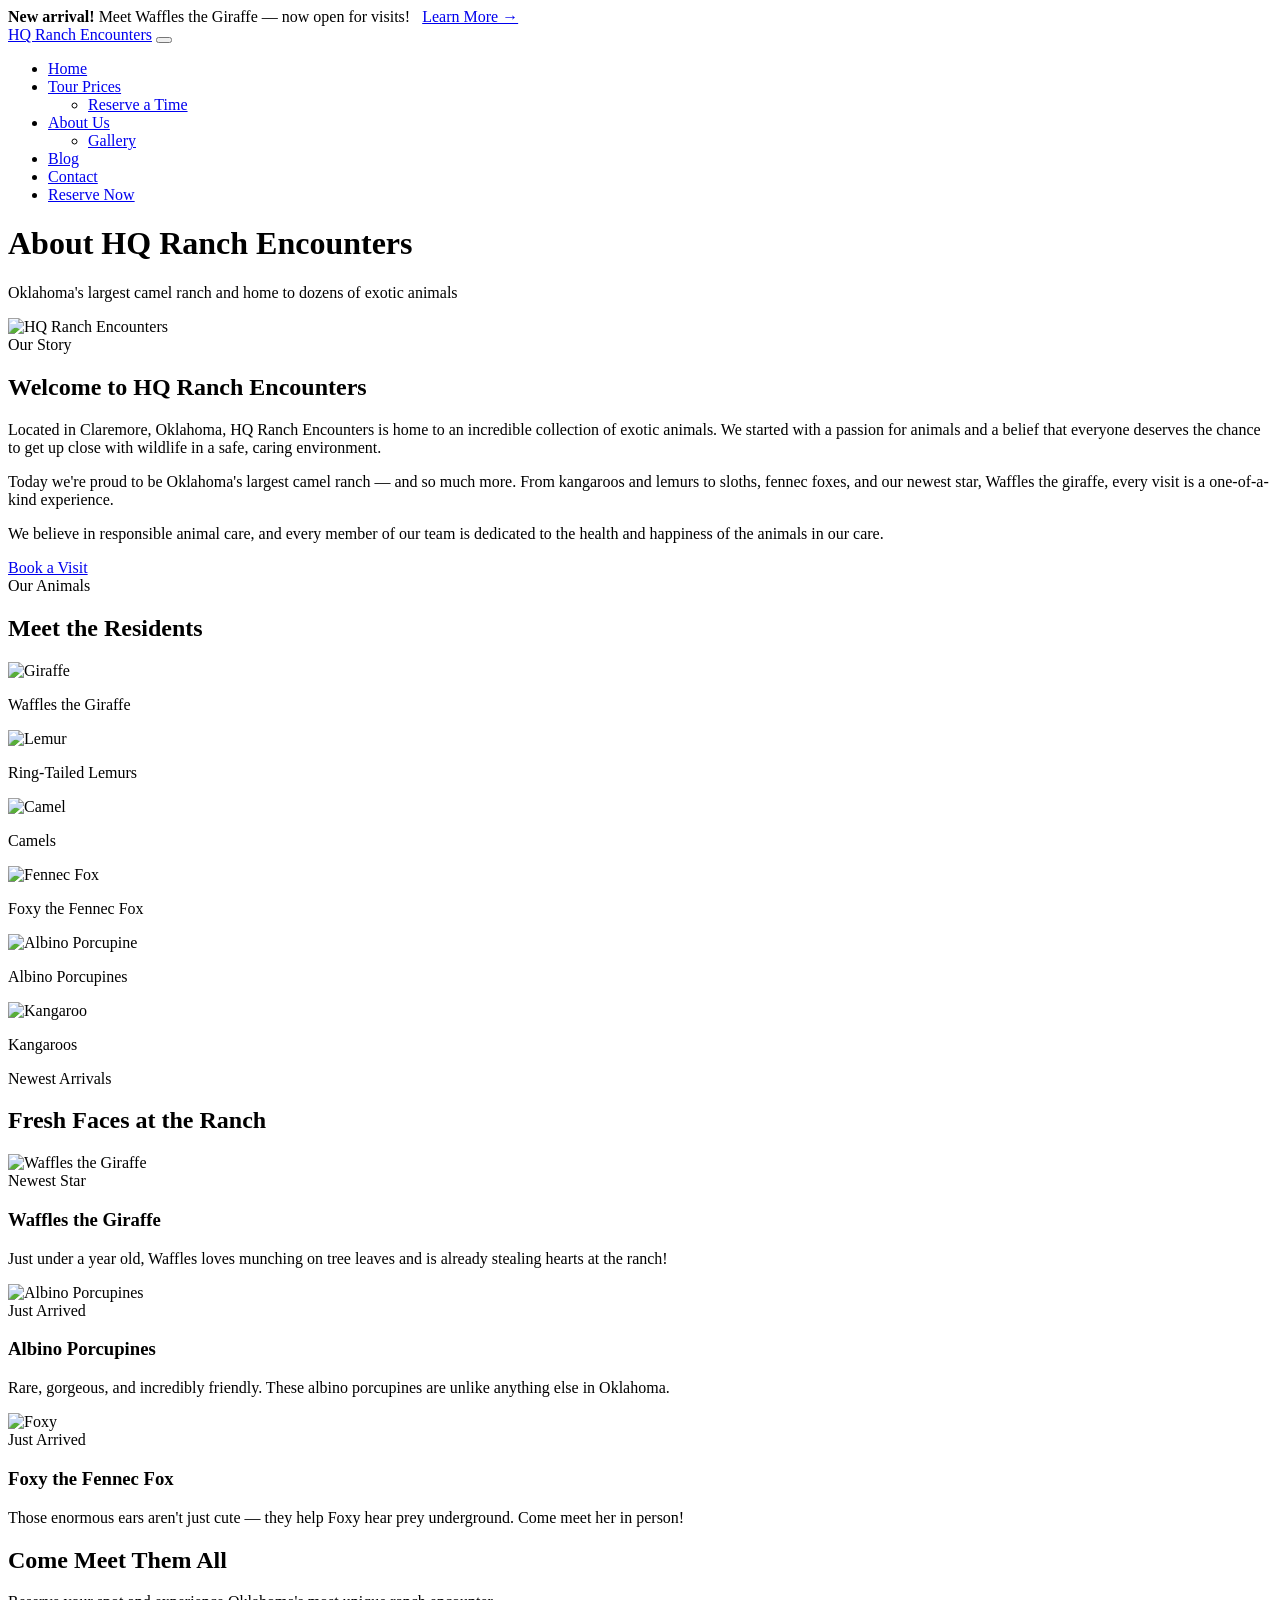
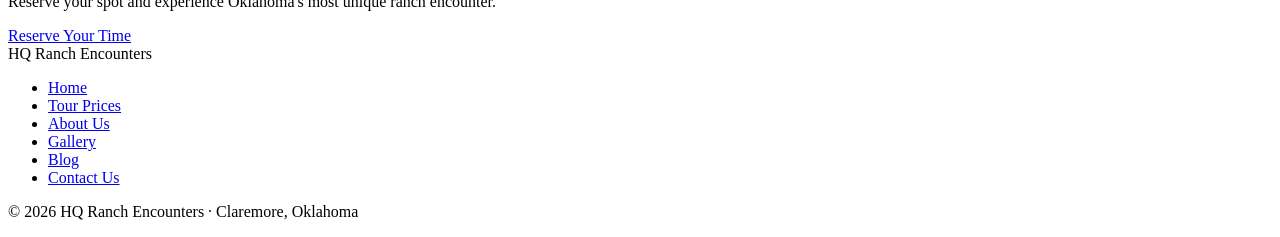
==== about.html @ 4bb08b05 "Add files via upload" ====
<!DOCTYPE html>
<html lang="en">
<head>
  <meta charset="UTF-8">
  <meta name="viewport" content="width=device-width, initial-scale=1.0">
  <title>About Us – HQ Ranch Encounters</title>
  <link rel="stylesheet" href="css/style.css">
  <link href="https://fonts.googleapis.com/css2?family=Playfair+Display:wght@400;700&family=Lato:wght@300;400;700&display=swap" rel="stylesheet">
</head>
<body>

  <div class="announce-bar">
    <strong>New arrival!</strong> Meet Waffles the Giraffe — now open for visits! &nbsp;
    <a href="about.html">Learn More →</a>
  </div>

  <nav class="navbar" id="navbar">
    <a href="index.html" class="nav-logo">HQ Ranch Encounters</a>
    <button class="nav-toggle" id="navToggle" aria-label="Open menu">
      <span></span><span></span><span></span>
    </button>
    <ul class="nav-links" id="navLinks">
      <li><a href="index.html">Home</a></li>
      <li class="has-dropdown">
        <a href="prices.html">Tour Prices</a>
        <ul class="dropdown"><li><a href="book.html">Reserve a Time</a></li></ul>
      </li>
      <li class="has-dropdown">
        <a href="about.html" class="active">About Us</a>
        <ul class="dropdown"><li><a href="gallery.html">Gallery</a></li></ul>
      </li>
      <li><a href="blog.html">Blog</a></li>
      <li><a href="contact.html">Contact</a></li>
      <li><a href="book.html" class="nav-cta">Reserve Now</a></li>
    </ul>
  </nav>

  <div class="page-hero">
    <h1>About HQ Ranch Encounters</h1>
    <p>Oklahoma's largest camel ranch and home to dozens of exotic animals</p>
  </div>

  <!-- OUR STORY -->
  <section class="section section-white">
    <div class="section-inner">
      <div class="about-intro">
        <img
          src="https://hqencounters.com/wp-content/uploads/2024/02/HQ-Farm-Sept-23-11-1024x683.jpeg"
          alt="HQ Ranch Encounters"
        >
        <div>
          <div class="section-label">Our Story</div>
          <h2>Welcome to HQ Ranch Encounters</h2>
          <div class="divider"></div>
          <p>Located in Claremore, Oklahoma, HQ Ranch Encounters is home to an incredible collection of exotic animals. We started with a passion for animals and a belief that everyone deserves the chance to get up close with wildlife in a safe, caring environment.</p>
          <p>Today we're proud to be Oklahoma's largest camel ranch — and so much more. From kangaroos and lemurs to sloths, fennec foxes, and our newest star, Waffles the giraffe, every visit is a one-of-a-kind experience.</p>
          <p>We believe in responsible animal care, and every member of our team is dedicated to the health and happiness of the animals in our care.</p>
          <a href="book.html" class="btn btn-primary mt-1">Book a Visit</a>
        </div>
      </div>
    </div>
  </section>

  <!-- ANIMALS -->
  <section class="section">
    <div class="section-inner">
      <div class="section-label">Our Animals</div>
      <h2 class="section-title">Meet the Residents</h2>
      <div class="divider"></div>

      <div class="animal-grid">
        <div class="animal-card">
          <img src="https://hqencounters.com/wp-content/uploads/2024/02/HQ-Farm-Sept-23-11-1024x683.jpeg" alt="Giraffe" loading="lazy">
          <p>Waffles the Giraffe</p>
        </div>
        <div class="animal-card">
          <img src="https://hqencounters.com/wp-content/uploads/2024/03/Lemur-Blog-Pic-1024x683.jpeg" alt="Lemur" loading="lazy">
          <p>Ring-Tailed Lemurs</p>
        </div>
        <div class="animal-card">
          <img src="https://hqencounters.com/wp-content/uploads/2024/02/HQ-Farm-Sept-23-26-768x512.jpeg" alt="Camel" loading="lazy">
          <p>Camels</p>
        </div>
        <div class="animal-card">
          <img src="https://hqencounters.com/wp-content/uploads/2026/03/IMG_0953-2-768x1024.jpg" alt="Fennec Fox" loading="lazy">
          <p>Foxy the Fennec Fox</p>
        </div>
        <div class="animal-card">
          <img src="https://hqencounters.com/wp-content/uploads/2026/03/4C2D1146-551D-497A-9818-AF53FDD82D23-2-768x1023.jpg" alt="Albino Porcupine" loading="lazy">
          <p>Albino Porcupines</p>
        </div>
        <div class="animal-card">
          <img src="https://hqencounters.com/wp-content/uploads/2024/02/HQ-Farm-Sept-23-11-1024x683.jpeg" alt="Kangaroo" loading="lazy">
          <p>Kangaroos</p>
        </div>
      </div>
    </div>
  </section>

  <!-- NEWEST ARRIVALS -->
  <section class="section section-dark">
    <div class="section-inner">
      <div class="section-label">Newest Arrivals</div>
      <h2 class="section-title">Fresh Faces at the Ranch</h2>
      <div class="divider"></div>

      <div class="cards-grid">
        <div class="card">
          <img class="card-img" src="https://hqencounters.com/wp-content/uploads/2024/02/HQ-Farm-Sept-23-11-1024x683.jpeg" alt="Waffles the Giraffe" loading="lazy">
          <div class="card-body">
            <div class="card-tag">Newest Star</div>
            <h3 class="card-title">Waffles the Giraffe</h3>
            <p class="card-text">Just under a year old, Waffles loves munching on tree leaves and is already stealing hearts at the ranch!</p>
          </div>
        </div>
        <div class="card">
          <img class="card-img" src="https://hqencounters.com/wp-content/uploads/2026/03/4C2D1146-551D-497A-9818-AF53FDD82D23-2-768x1023.jpg" alt="Albino Porcupines" loading="lazy">
          <div class="card-body">
            <div class="card-tag">Just Arrived</div>
            <h3 class="card-title">Albino Porcupines</h3>
            <p class="card-text">Rare, gorgeous, and incredibly friendly. These albino porcupines are unlike anything else in Oklahoma.</p>
          </div>
        </div>
        <div class="card">
          <img class="card-img" src="https://hqencounters.com/wp-content/uploads/2026/03/IMG_0953-2-768x1024.jpg" alt="Foxy" loading="lazy">
          <div class="card-body">
            <div class="card-tag">Just Arrived</div>
            <h3 class="card-title">Foxy the Fennec Fox</h3>
            <p class="card-text">Those enormous ears aren't just cute — they help Foxy hear prey underground. Come meet her in person!</p>
          </div>
        </div>
      </div>
    </div>
  </section>

  <section class="cta-band">
    <h2>Come Meet Them All</h2>
    <p>Reserve your spot and experience Oklahoma's most unique ranch encounter.</p>
    <a href="book.html" class="btn btn-primary btn-lg">Reserve Your Time</a>
  </section>

  <footer class="footer">
    <div class="footer-inner">
      <div class="footer-logo">HQ Ranch Encounters</div>
      <ul class="footer-links">
        <li><a href="index.html">Home</a></li>
        <li><a href="prices.html">Tour Prices</a></li>
        <li><a href="about.html">About Us</a></li>
        <li><a href="gallery.html">Gallery</a></li>
        <li><a href="blog.html">Blog</a></li>
        <li><a href="contact.html">Contact Us</a></li>
      </ul>
      <p class="footer-copy">© 2026 HQ Ranch Encounters · Claremore, Oklahoma</p>
    </div>
  </footer>

  <script src="js/main.js"></script>
</body>
</html>
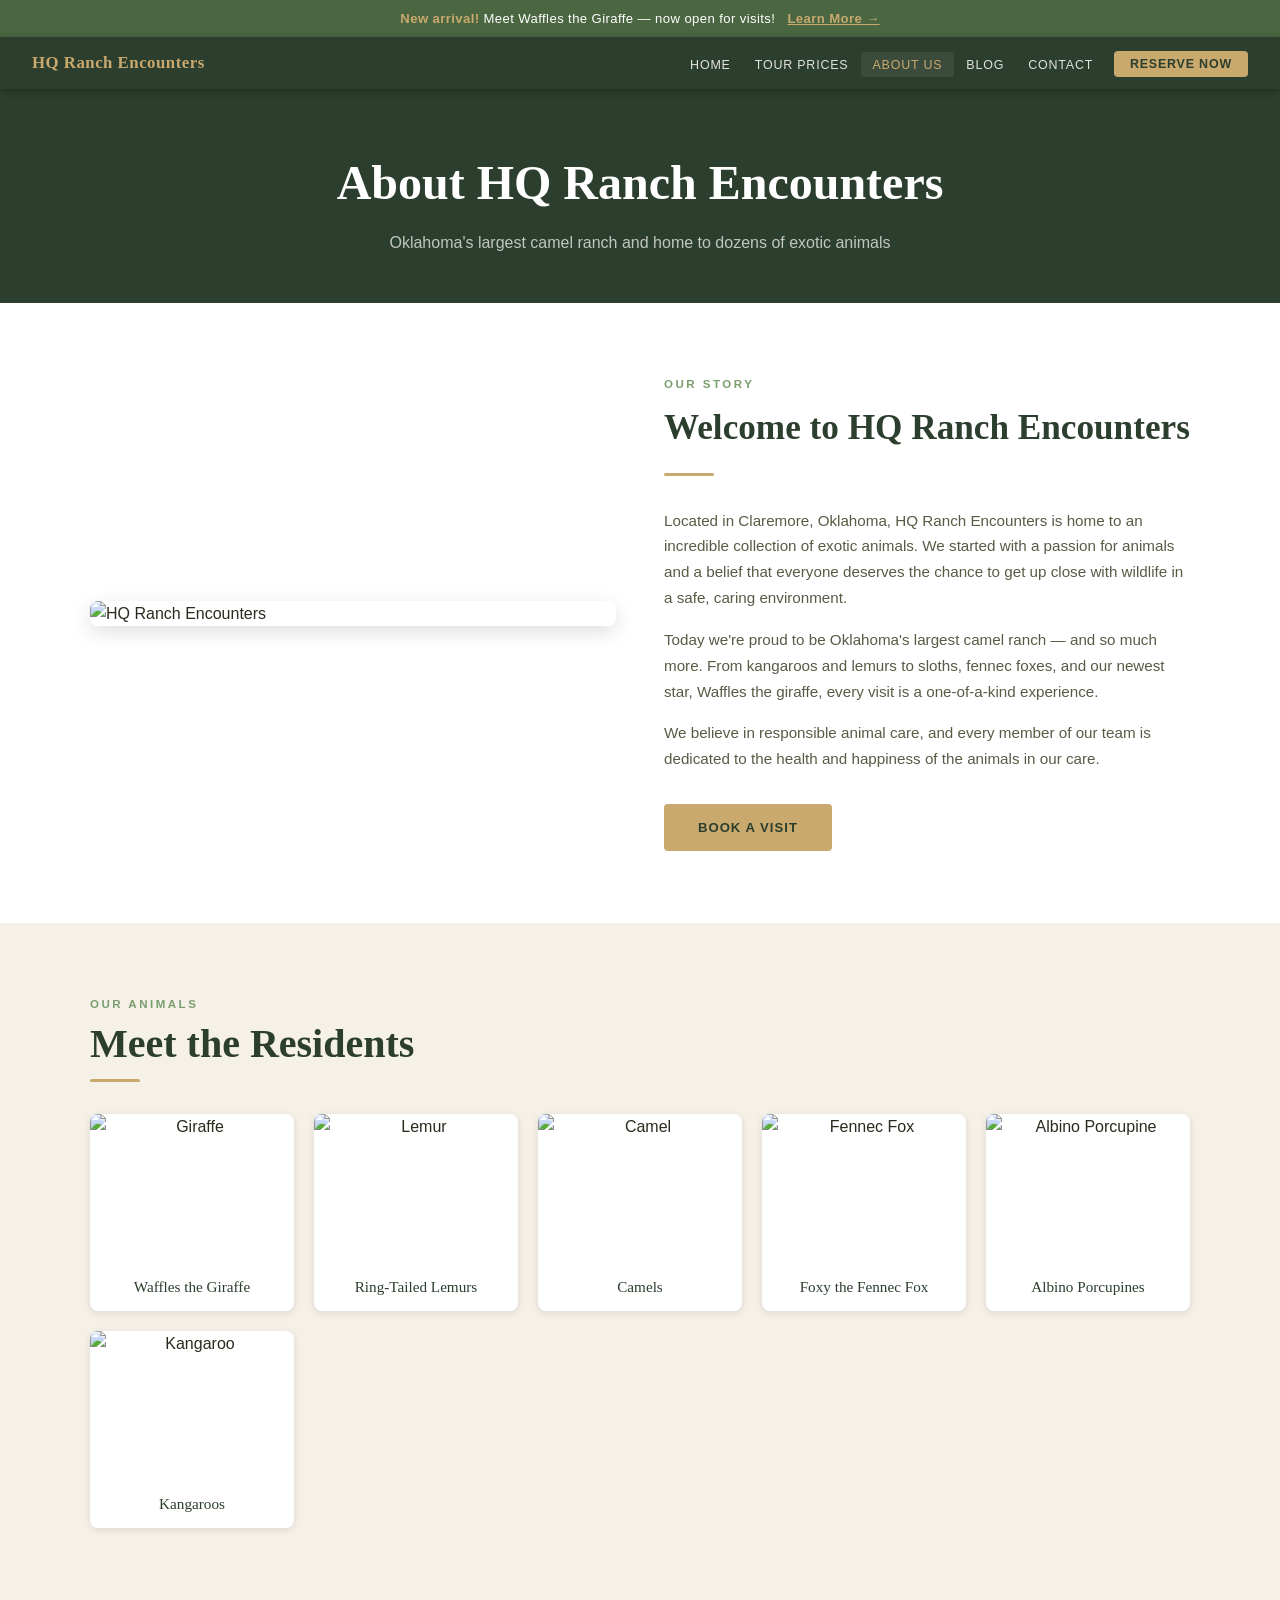
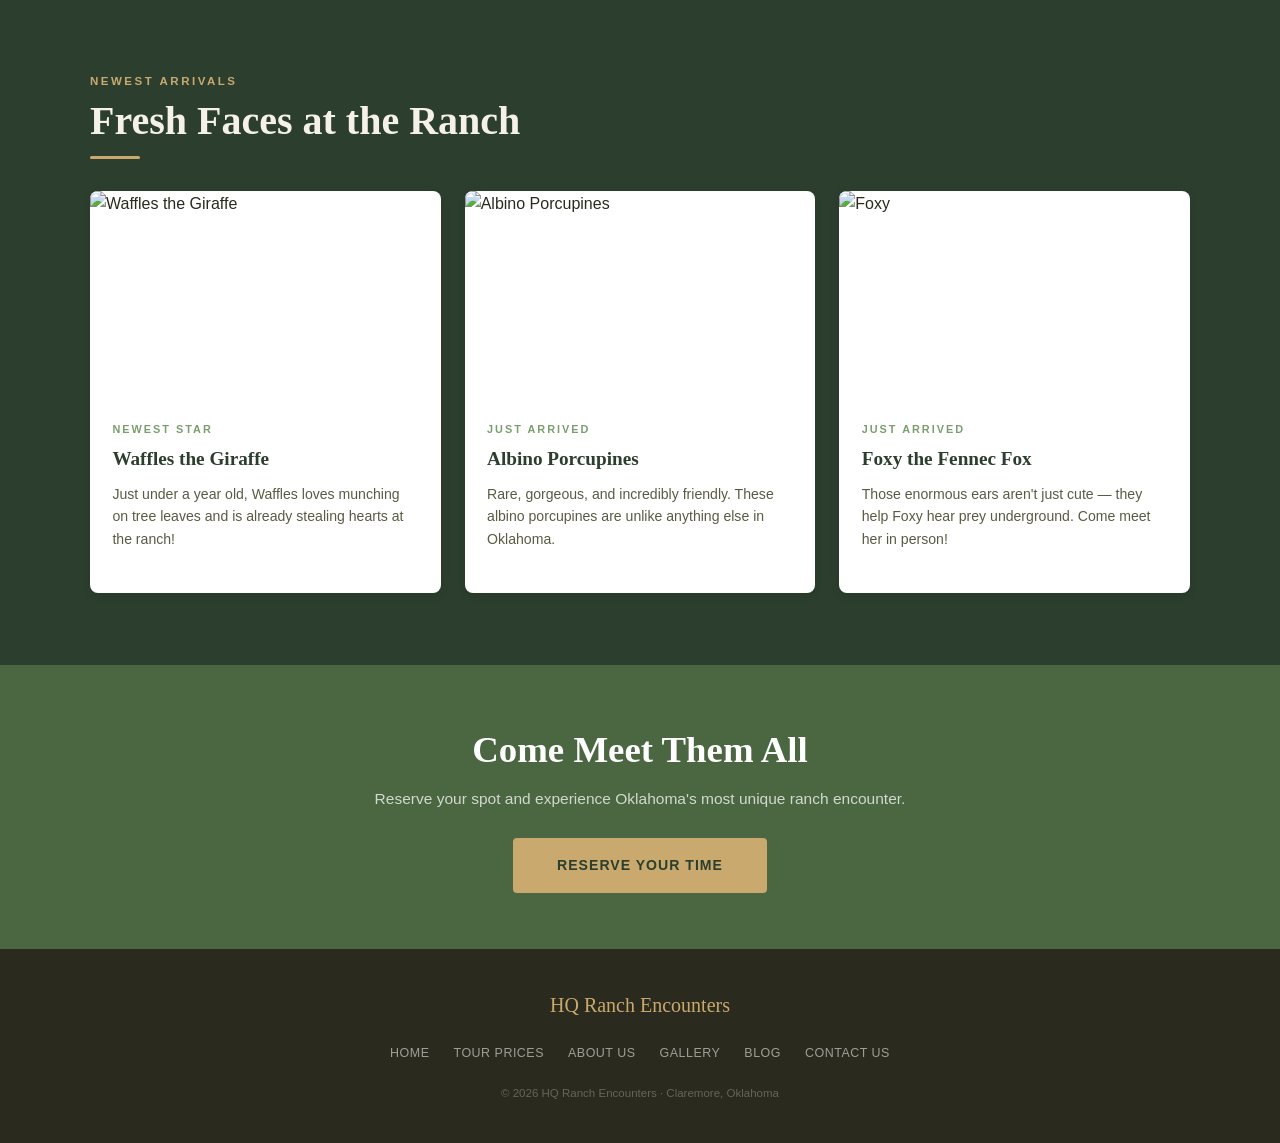
==== commit 245eb74e: "Add files via upload" ====
--- a/about.html
+++ b/about.html
@@ -4,7 +4,7 @@
   <meta charset="UTF-8">
   <meta name="viewport" content="width=device-width, initial-scale=1.0">
   <title>About Us – HQ Ranch Encounters</title>
-  <link rel="stylesheet" href="css/style.css">
+  <link rel="stylesheet" href="style.css">
   <link href="https://fonts.googleapis.com/css2?family=Playfair+Display:wght@400;700&family=Lato:wght@300;400;700&display=swap" rel="stylesheet">
 </head>
 <body>
@@ -154,6 +154,6 @@
     </div>
   </footer>
 
-  <script src="js/main.js"></script>
+  <script src="main.js"></script>
 </body>
 </html>
--- a/style.css
+++ b/style.css
@@ -0,0 +1,821 @@
+/* ============================================================
+   HQ Ranch Encounters — style.css
+   Colours, layout, components. All pages share this file.
+   ============================================================ */
+
+/* ── CSS VARIABLES ── */
+:root {
+  --cream:       #f5f0e8;
+  --dark-green:  #2c3e2d;
+  --mid-green:   #4a6741;
+  --light-green: #7a9e6e;
+  --warm-brown:  #8b6914;
+  --tan:         #c9a96e;
+  --tan-hover:   #e0b96a;
+  --text-dark:   #2a2a1e;
+  --text-mid:    #5a5a45;
+  --white:       #ffffff;
+  --shadow-sm:   0 2px 8px rgba(0,0,0,0.10);
+  --shadow-md:   0 6px 20px rgba(0,0,0,0.13);
+  --radius:      8px;
+  --nav-h:       52px;
+}
+
+/* ── RESET ── */
+*, *::before, *::after { box-sizing: border-box; margin: 0; padding: 0; }
+html { scroll-behavior: smooth; }
+body {
+  font-family: 'Lato', sans-serif;
+  background: var(--cream);
+  color: var(--text-dark);
+  line-height: 1.6;
+}
+img { display: block; max-width: 100%; }
+a { color: inherit; }
+ul { list-style: none; }
+
+/* ── ANNOUNCE BAR ── */
+.announce-bar {
+  background: var(--mid-green);
+  color: #fff;
+  text-align: center;
+  padding: 0.5rem 1rem;
+  font-size: 0.82rem;
+  letter-spacing: 0.4px;
+}
+.announce-bar strong { color: var(--tan); }
+.announce-bar a {
+  color: var(--tan);
+  text-decoration: underline;
+  font-weight: 700;
+}
+
+/* ── NAVBAR ── */
+.navbar {
+  background: var(--dark-green);
+  height: var(--nav-h);
+  padding: 0 2rem;
+  display: flex;
+  align-items: center;
+  justify-content: space-between;
+  position: sticky;
+  top: 0;
+  z-index: 200;
+  box-shadow: 0 2px 8px rgba(0,0,0,0.28);
+}
+
+.nav-logo {
+  font-family: 'Playfair Display', serif;
+  color: var(--tan);
+  font-size: 1.05rem;
+  font-weight: 700;
+  letter-spacing: 0.5px;
+  text-decoration: none;
+  white-space: nowrap;
+  flex-shrink: 0;
+}
+
+.nav-links {
+  display: flex;
+  align-items: center;
+  gap: 0.1rem;
+}
+
+.nav-links li { position: relative; }
+
+.nav-links a {
+  color: rgba(255,255,255,0.85);
+  text-decoration: none;
+  font-size: 0.78rem;
+  font-weight: 400;
+  letter-spacing: 0.8px;
+  text-transform: uppercase;
+  padding: 0.35rem 0.7rem;
+  border-radius: 3px;
+  transition: color 0.2s, background 0.2s;
+  white-space: nowrap;
+}
+
+.nav-links a:hover,
+.nav-links a.active {
+  color: var(--tan);
+  background: rgba(255,255,255,0.07);
+}
+
+/* Reserve Now CTA button in nav */
+.nav-cta {
+  background: var(--tan) !important;
+  color: var(--dark-green) !important;
+  font-weight: 700 !important;
+  border-radius: 4px !important;
+  padding: 0.38rem 1rem !important;
+  margin-left: 0.5rem;
+}
+.nav-cta:hover {
+  background: var(--tan-hover) !important;
+}
+
+/* Dropdown menus */
+.dropdown {
+  display: none;
+  position: absolute;
+  top: calc(100% + 4px);
+  left: 0;
+  background: var(--dark-green);
+  border: 1px solid rgba(255,255,255,0.1);
+  border-radius: 4px;
+  min-width: 160px;
+  box-shadow: var(--shadow-md);
+  z-index: 300;
+}
+.dropdown li a {
+  display: block;
+  padding: 0.55rem 1rem !important;
+  border-radius: 0 !important;
+}
+.has-dropdown:hover .dropdown { display: block; }
+
+/* Mobile hamburger (hidden on desktop) */
+.nav-toggle {
+  display: none;
+  flex-direction: column;
+  gap: 5px;
+  background: none;
+  border: none;
+  cursor: pointer;
+  padding: 4px;
+}
+.nav-toggle span {
+  display: block;
+  width: 22px;
+  height: 2px;
+  background: var(--tan);
+  border-radius: 2px;
+  transition: all 0.25s;
+}
+
+/* ── BUTTONS ── */
+.btn {
+  display: inline-block;
+  padding: 0.7rem 2rem;
+  border-radius: 4px;
+  text-decoration: none;
+  font-weight: 700;
+  font-size: 0.82rem;
+  letter-spacing: 1px;
+  text-transform: uppercase;
+  transition: background 0.2s, color 0.2s, border-color 0.2s;
+  cursor: pointer;
+  border: 2px solid transparent;
+}
+.btn-primary {
+  background: var(--tan);
+  color: var(--dark-green);
+  border-color: var(--tan);
+}
+.btn-primary:hover {
+  background: var(--tan-hover);
+  border-color: var(--tan-hover);
+}
+.btn-outline {
+  background: transparent;
+  color: #fff;
+  border-color: rgba(255,255,255,0.65);
+}
+.btn-outline:hover { background: rgba(255,255,255,0.12); }
+.btn-green {
+  background: var(--mid-green);
+  color: #fff;
+  border-color: var(--mid-green);
+}
+.btn-green:hover { background: var(--dark-green); border-color: var(--dark-green); }
+.btn-lg { padding: 0.9rem 2.6rem; font-size: 0.88rem; }
+
+/* ── HERO ── */
+.hero {
+  position: relative;
+  min-height: 80vh;
+  background:
+    url('https://hqencounters.com/wp-content/uploads/2024/02/HQ-Farm-Sept-23-11-1024x683.jpeg')
+    center / cover no-repeat;
+  display: flex;
+  align-items: center;
+  justify-content: center;
+  text-align: center;
+  padding: 4rem 2rem 5rem;
+}
+.hero-overlay {
+  position: absolute;
+  inset: 0;
+  background: linear-gradient(to bottom, rgba(28,40,26,0.65), rgba(28,40,26,0.38));
+}
+.hero-content {
+  position: relative;
+  z-index: 1;
+  max-width: 620px;
+}
+.hero-eyebrow {
+  display: block;
+  font-size: 0.75rem;
+  letter-spacing: 3px;
+  text-transform: uppercase;
+  color: var(--tan);
+  margin-bottom: 0.75rem;
+  font-weight: 700;
+}
+.hero-content h1 {
+  font-family: 'Playfair Display', serif;
+  font-size: clamp(2.4rem, 5.5vw, 4rem);
+  color: #fff;
+  line-height: 1.12;
+  text-shadow: 0 2px 14px rgba(0,0,0,0.45);
+  margin-bottom: 1rem;
+}
+.hero-content p {
+  color: rgba(255,255,255,0.88);
+  font-size: 1.05rem;
+  font-weight: 300;
+  line-height: 1.65;
+  margin-bottom: 2rem;
+}
+.hero-btns { display: flex; gap: 0.75rem; justify-content: center; flex-wrap: wrap; }
+
+.hero-scroll {
+  position: absolute;
+  bottom: 1.5rem;
+  left: 50%;
+  transform: translateX(-50%);
+  color: rgba(255,255,255,0.6);
+  font-size: 0.75rem;
+  letter-spacing: 1.5px;
+  text-transform: uppercase;
+  text-decoration: none;
+  z-index: 1;
+  transition: color 0.2s;
+}
+.hero-scroll:hover { color: var(--tan); }
+
+/* ── PAGE HERO (interior pages) ── */
+.page-hero {
+  background: var(--dark-green);
+  padding: 3.5rem 2rem 3rem;
+  text-align: center;
+}
+.page-hero h1 {
+  font-family: 'Playfair Display', serif;
+  color: #fff;
+  font-size: clamp(1.8rem, 4vw, 3rem);
+  margin-bottom: 0.5rem;
+}
+.page-hero p {
+  color: rgba(255,255,255,0.7);
+  font-size: 1rem;
+  max-width: 520px;
+  margin: 0 auto;
+}
+
+/* ── SECTION WRAPPERS ── */
+.section { padding: 4.5rem 2rem; }
+.section-inner { max-width: 1100px; margin: 0 auto; }
+.section-dark { background: var(--dark-green); }
+.section-white { background: var(--white); }
+
+.section-label {
+  font-size: 0.72rem;
+  letter-spacing: 2.5px;
+  text-transform: uppercase;
+  color: var(--light-green);
+  font-weight: 700;
+  margin-bottom: 0.4rem;
+}
+.section-dark .section-label { color: var(--tan); }
+
+.section-title {
+  font-family: 'Playfair Display', serif;
+  font-size: clamp(1.6rem, 3.5vw, 2.5rem);
+  color: var(--dark-green);
+  line-height: 1.18;
+  margin-bottom: 0.75rem;
+}
+.section-dark .section-title { color: var(--cream); }
+
+.divider {
+  width: 50px;
+  height: 3px;
+  background: var(--tan);
+  border-radius: 2px;
+  margin-bottom: 2rem;
+}
+
+.center-btn { text-align: center; margin-top: 2rem; }
+
+/* ── CARDS ── */
+.cards-grid {
+  display: grid;
+  grid-template-columns: repeat(auto-fit, minmax(280px, 1fr));
+  gap: 1.5rem;
+}
+.card {
+  background: var(--white);
+  border-radius: var(--radius);
+  overflow: hidden;
+  box-shadow: var(--shadow-sm);
+  transition: transform 0.22s, box-shadow 0.22s;
+}
+.card:hover {
+  transform: translateY(-5px);
+  box-shadow: var(--shadow-md);
+}
+.card-img {
+  width: 100%;
+  height: 210px;
+  object-fit: cover;
+}
+.card-body { padding: 1.25rem 1.4rem 1.6rem; }
+.card-tag {
+  font-size: 0.68rem;
+  letter-spacing: 2px;
+  text-transform: uppercase;
+  color: var(--light-green);
+  font-weight: 700;
+  margin-bottom: 0.35rem;
+}
+.card-title {
+  font-family: 'Playfair Display', serif;
+  font-size: 1.2rem;
+  color: var(--dark-green);
+  margin-bottom: 0.5rem;
+}
+.card-text {
+  font-size: 0.88rem;
+  color: var(--text-mid);
+  line-height: 1.62;
+  margin-bottom: 1rem;
+}
+.card-link {
+  font-size: 0.78rem;
+  font-weight: 700;
+  color: var(--mid-green);
+  text-decoration: none;
+  letter-spacing: 0.8px;
+  text-transform: uppercase;
+  border-bottom: 2px solid var(--tan);
+  padding-bottom: 1px;
+  transition: color 0.2s;
+}
+.card-link:hover { color: var(--warm-brown); }
+
+/* ── GALLERY GRID ── */
+.gallery-grid {
+  display: grid;
+  grid-template-columns: repeat(3, 1fr);
+  gap: 0.75rem;
+  margin-top: 0.5rem;
+}
+.gallery-grid img {
+  width: 100%;
+  height: 210px;
+  object-fit: cover;
+  border-radius: 6px;
+  transition: opacity 0.2s, transform 0.25s;
+  cursor: pointer;
+}
+.gallery-grid img:hover { opacity: 0.85; transform: scale(1.02); }
+
+/* ── TESTIMONIALS ── */
+.testi-grid {
+  display: grid;
+  grid-template-columns: repeat(auto-fit, minmax(240px, 1fr));
+  gap: 1.5rem;
+  margin-top: 0.5rem;
+}
+.testi-card {
+  background: var(--cream);
+  border-radius: var(--radius);
+  padding: 1.4rem 1.5rem;
+  border-left: 4px solid var(--tan);
+}
+.testi-quote {
+  font-family: 'Playfair Display', serif;
+  font-size: 3rem;
+  color: var(--tan);
+  line-height: 0.8;
+  margin-bottom: 0.5rem;
+}
+.testi-text {
+  font-size: 0.92rem;
+  color: var(--text-mid);
+  line-height: 1.62;
+  margin-bottom: 0.75rem;
+  font-style: italic;
+}
+.testi-name {
+  font-size: 0.78rem;
+  font-weight: 700;
+  color: var(--mid-green);
+  letter-spacing: 0.5px;
+  text-transform: uppercase;
+}
+
+/* ── CTA BAND ── */
+.cta-band {
+  background: var(--mid-green);
+  text-align: center;
+  padding: 3.5rem 2rem;
+}
+.cta-band h2 {
+  font-family: 'Playfair Display', serif;
+  font-size: clamp(1.5rem, 3vw, 2.3rem);
+  color: #fff;
+  margin-bottom: 0.5rem;
+}
+.cta-band p {
+  color: rgba(255,255,255,0.75);
+  margin-bottom: 1.6rem;
+  font-size: 0.97rem;
+}
+
+/* ── PRICING TABLE ── */
+.pricing-grid {
+  display: grid;
+  grid-template-columns: repeat(auto-fit, minmax(260px, 1fr));
+  gap: 1.5rem;
+  margin-top: 0.5rem;
+}
+.price-card {
+  background: var(--white);
+  border-radius: var(--radius);
+  padding: 2rem 1.75rem;
+  box-shadow: var(--shadow-sm);
+  text-align: center;
+  transition: transform 0.2s, box-shadow 0.2s;
+}
+.price-card:hover { transform: translateY(-4px); box-shadow: var(--shadow-md); }
+.price-card.featured {
+  background: var(--dark-green);
+  color: #fff;
+}
+.price-card .badge {
+  display: inline-block;
+  background: var(--tan);
+  color: var(--dark-green);
+  font-size: 0.68rem;
+  font-weight: 700;
+  letter-spacing: 1.5px;
+  text-transform: uppercase;
+  padding: 0.25rem 0.7rem;
+  border-radius: 20px;
+  margin-bottom: 0.75rem;
+}
+.price-tier {
+  font-family: 'Playfair Display', serif;
+  font-size: 1.3rem;
+  color: var(--dark-green);
+  margin-bottom: 0.35rem;
+}
+.price-card.featured .price-tier { color: #fff; }
+.price-amount {
+  font-size: 2.4rem;
+  font-weight: 700;
+  color: var(--dark-green);
+  line-height: 1;
+  margin-bottom: 0.25rem;
+}
+.price-card.featured .price-amount { color: var(--tan); }
+.price-per {
+  font-size: 0.78rem;
+  color: var(--text-mid);
+  margin-bottom: 1.25rem;
+}
+.price-card.featured .price-per { color: rgba(255,255,255,0.65); }
+.price-features {
+  text-align: left;
+  margin-bottom: 1.5rem;
+}
+.price-features li {
+  font-size: 0.88rem;
+  color: var(--text-mid);
+  padding: 0.3rem 0;
+  border-bottom: 1px solid rgba(0,0,0,0.06);
+  display: flex;
+  align-items: center;
+  gap: 0.5rem;
+}
+.price-card.featured .price-features li { color: rgba(255,255,255,0.8); border-color: rgba(255,255,255,0.1); }
+.price-features li::before {
+  content: '✓';
+  color: var(--light-green);
+  font-weight: 700;
+  flex-shrink: 0;
+}
+.price-card.featured .price-features li::before { color: var(--tan); }
+
+/* ── CONTACT FORM ── */
+.contact-grid {
+  display: grid;
+  grid-template-columns: 1fr 1fr;
+  gap: 3rem;
+  align-items: start;
+}
+.contact-info h3 {
+  font-family: 'Playfair Display', serif;
+  font-size: 1.5rem;
+  color: var(--dark-green);
+  margin-bottom: 1rem;
+}
+.contact-detail {
+  display: flex;
+  gap: 0.75rem;
+  align-items: flex-start;
+  margin-bottom: 1.1rem;
+}
+.contact-icon {
+  width: 36px;
+  height: 36px;
+  background: var(--mid-green);
+  border-radius: 50%;
+  display: flex;
+  align-items: center;
+  justify-content: center;
+  flex-shrink: 0;
+  font-size: 0.9rem;
+}
+.contact-detail-text strong {
+  display: block;
+  font-size: 0.8rem;
+  letter-spacing: 1px;
+  text-transform: uppercase;
+  color: var(--text-mid);
+  margin-bottom: 0.15rem;
+}
+.contact-detail-text span {
+  font-size: 0.92rem;
+  color: var(--text-dark);
+}
+.form-group { margin-bottom: 1.1rem; }
+.form-group label {
+  display: block;
+  font-size: 0.78rem;
+  font-weight: 700;
+  letter-spacing: 0.8px;
+  text-transform: uppercase;
+  color: var(--text-mid);
+  margin-bottom: 0.35rem;
+}
+.form-group input,
+.form-group textarea,
+.form-group select {
+  width: 100%;
+  padding: 0.7rem 0.9rem;
+  border: 1px solid rgba(0,0,0,0.18);
+  border-radius: 4px;
+  font-family: 'Lato', sans-serif;
+  font-size: 0.9rem;
+  color: var(--text-dark);
+  background: var(--white);
+  transition: border-color 0.2s;
+}
+.form-group input:focus,
+.form-group textarea:focus,
+.form-group select:focus {
+  outline: none;
+  border-color: var(--mid-green);
+  box-shadow: 0 0 0 3px rgba(74,103,65,0.12);
+}
+.form-group textarea { min-height: 130px; resize: vertical; }
+
+/* ── BOOKING FORM ── */
+.booking-form {
+  background: var(--white);
+  border-radius: var(--radius);
+  padding: 2.5rem;
+  box-shadow: var(--shadow-sm);
+  max-width: 620px;
+  margin: 0 auto;
+}
+.booking-form h2 {
+  font-family: 'Playfair Display', serif;
+  font-size: 1.6rem;
+  color: var(--dark-green);
+  margin-bottom: 0.5rem;
+}
+.booking-form p.subtitle {
+  color: var(--text-mid);
+  font-size: 0.9rem;
+  margin-bottom: 1.5rem;
+}
+.form-row {
+  display: grid;
+  grid-template-columns: 1fr 1fr;
+  gap: 1rem;
+}
+
+/* ── ABOUT PAGE ── */
+.about-intro {
+  display: grid;
+  grid-template-columns: 1fr 1fr;
+  gap: 3rem;
+  align-items: center;
+}
+.about-intro img {
+  width: 100%;
+  border-radius: var(--radius);
+  box-shadow: var(--shadow-md);
+}
+.about-intro h2 {
+  font-family: 'Playfair Display', serif;
+  font-size: clamp(1.5rem, 3vw, 2.2rem);
+  color: var(--dark-green);
+  margin-bottom: 1rem;
+}
+.about-intro p {
+  color: var(--text-mid);
+  font-size: 0.95rem;
+  line-height: 1.7;
+  margin-bottom: 1rem;
+}
+
+/* Animal roster */
+.animal-grid {
+  display: grid;
+  grid-template-columns: repeat(auto-fill, minmax(180px, 1fr));
+  gap: 1.25rem;
+}
+.animal-card {
+  background: var(--white);
+  border-radius: var(--radius);
+  overflow: hidden;
+  text-align: center;
+  box-shadow: var(--shadow-sm);
+  transition: transform 0.2s;
+}
+.animal-card:hover { transform: translateY(-4px); }
+.animal-card img {
+  width: 100%;
+  height: 150px;
+  object-fit: cover;
+}
+.animal-card p {
+  font-family: 'Playfair Display', serif;
+  font-size: 0.95rem;
+  color: var(--dark-green);
+  padding: 0.65rem 0.5rem 0.75rem;
+}
+
+/* ── BLOG ── */
+.blog-grid {
+  display: grid;
+  grid-template-columns: repeat(auto-fit, minmax(300px, 1fr));
+  gap: 1.75rem;
+}
+.blog-card {
+  background: var(--white);
+  border-radius: var(--radius);
+  overflow: hidden;
+  box-shadow: var(--shadow-sm);
+}
+.blog-card img {
+  width: 100%;
+  height: 200px;
+  object-fit: cover;
+}
+.blog-body { padding: 1.25rem 1.4rem 1.5rem; }
+.blog-meta {
+  font-size: 0.72rem;
+  letter-spacing: 1px;
+  text-transform: uppercase;
+  color: var(--light-green);
+  font-weight: 700;
+  margin-bottom: 0.4rem;
+}
+.blog-title {
+  font-family: 'Playfair Display', serif;
+  font-size: 1.15rem;
+  color: var(--dark-green);
+  margin-bottom: 0.5rem;
+  line-height: 1.3;
+}
+.blog-excerpt {
+  font-size: 0.87rem;
+  color: var(--text-mid);
+  line-height: 1.6;
+  margin-bottom: 1rem;
+}
+
+/* ── LIGHTBOX ── */
+.lightbox {
+  display: none;
+  position: fixed;
+  inset: 0;
+  background: rgba(0,0,0,0.88);
+  z-index: 999;
+  align-items: center;
+  justify-content: center;
+}
+.lightbox.active { display: flex; }
+.lightbox img {
+  max-width: 90vw;
+  max-height: 85vh;
+  border-radius: 4px;
+  box-shadow: 0 8px 40px rgba(0,0,0,0.6);
+}
+.lightbox-close {
+  position: fixed;
+  top: 1.25rem;
+  right: 1.5rem;
+  color: #fff;
+  font-size: 2rem;
+  cursor: pointer;
+  background: none;
+  border: none;
+  line-height: 1;
+}
+
+/* ── FOOTER ── */
+.footer {
+  background: var(--text-dark);
+  padding: 2.5rem 2rem;
+}
+.footer-inner { max-width: 1100px; margin: 0 auto; text-align: center; }
+.footer-logo {
+  font-family: 'Playfair Display', serif;
+  color: var(--tan);
+  font-size: 1.25rem;
+  margin-bottom: 1.1rem;
+}
+.footer-links {
+  display: flex;
+  justify-content: center;
+  flex-wrap: wrap;
+  gap: 0.2rem 1.5rem;
+  margin-bottom: 1.25rem;
+}
+.footer-links a {
+  color: rgba(255,255,255,0.55);
+  text-decoration: none;
+  font-size: 0.78rem;
+  letter-spacing: 0.5px;
+  text-transform: uppercase;
+  transition: color 0.2s;
+}
+.footer-links a:hover { color: var(--tan); }
+.footer-copy {
+  color: rgba(255,255,255,0.28);
+  font-size: 0.72rem;
+}
+
+/* ── UTILITY ── */
+.text-center { text-align: center; }
+.mt-1 { margin-top: 1rem; }
+.mt-2 { margin-top: 2rem; }
+.mb-1 { margin-bottom: 1rem; }
+
+/* ── RESPONSIVE ── */
+@media (max-width: 900px) {
+  .contact-grid { grid-template-columns: 1fr; gap: 2rem; }
+  .about-intro  { grid-template-columns: 1fr; }
+  .gallery-grid { grid-template-columns: repeat(2, 1fr); }
+  .form-row     { grid-template-columns: 1fr; }
+}
+
+@media (max-width: 700px) {
+  /* Hamburger nav */
+  .nav-toggle { display: flex; }
+  .nav-links {
+    display: none;
+    position: absolute;
+    top: var(--nav-h);
+    left: 0;
+    right: 0;
+    background: var(--dark-green);
+    flex-direction: column;
+    align-items: stretch;
+    padding: 0.75rem 0 1rem;
+    box-shadow: 0 6px 16px rgba(0,0,0,0.3);
+    gap: 0;
+  }
+  .nav-links.open { display: flex; }
+  .nav-links li { width: 100%; }
+  .nav-links a {
+    display: block;
+    padding: 0.65rem 1.5rem !important;
+    border-radius: 0 !important;
+    font-size: 0.85rem;
+  }
+  .nav-cta { margin: 0.5rem 1.5rem 0 !important; text-align: center; }
+  .dropdown {
+    position: static;
+    box-shadow: none;
+    border: none;
+    border-left: 3px solid var(--tan);
+    margin-left: 1.5rem;
+    background: rgba(255,255,255,0.05);
+    display: block;
+  }
+  .has-dropdown:hover .dropdown { display: block; }
+
+  .gallery-grid { grid-template-columns: 1fr; }
+  .hero { min-height: 65vh; }
+  .section { padding: 3rem 1.25rem; }
+  .booking-form { padding: 1.75rem 1.25rem; }
+}
